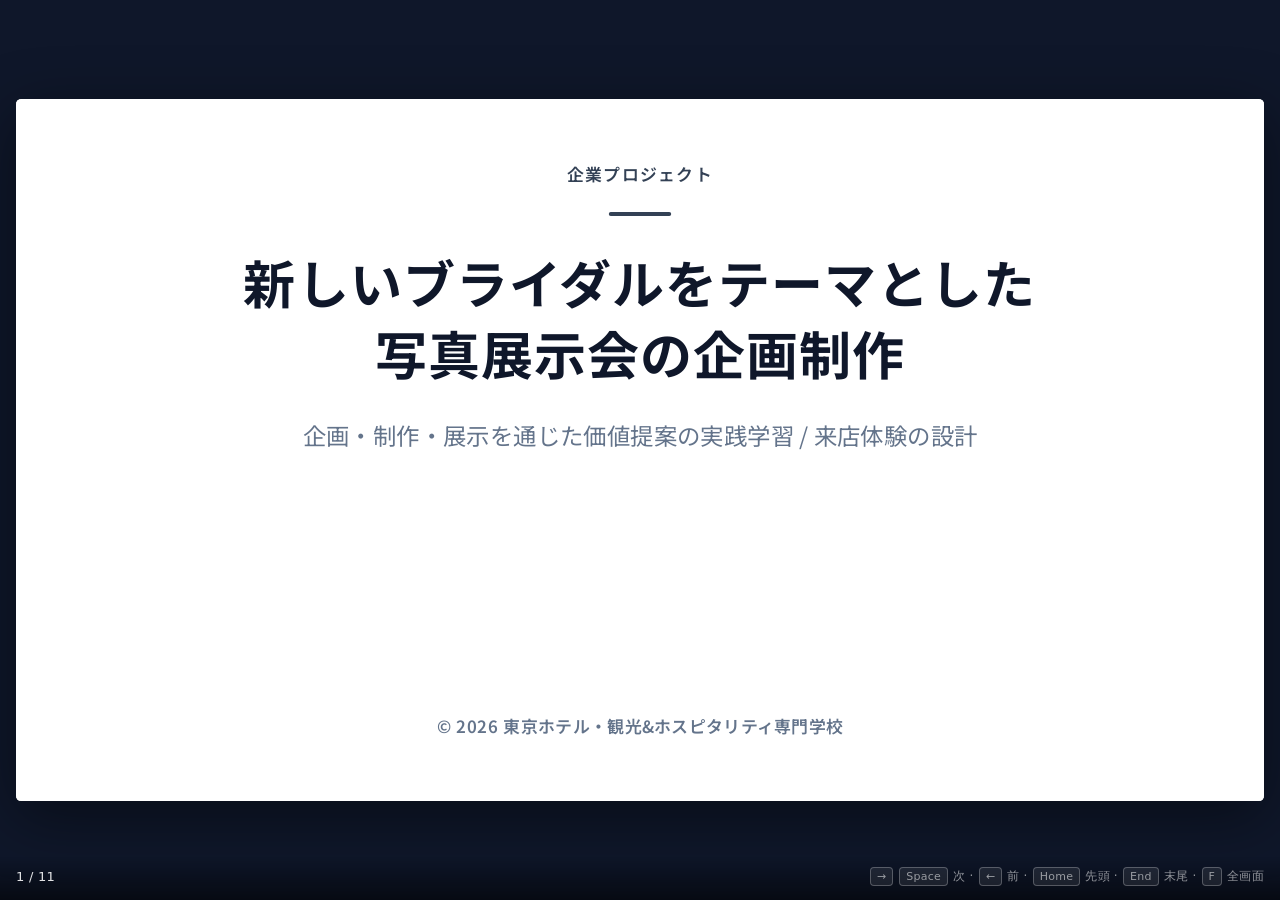
==== index.html @ fff2f3c1 "init commit" ====
<!DOCTYPE html>
<html lang="ja">
<head>
    <meta charset="UTF-8">
    <meta name="viewport" content="width=device-width, initial-scale=1.0">
    <title>Slide Deck</title>
    <style>
        * {
            box-sizing: border-box;
        }

        html, body {
            margin: 0;
            height: 100%;
            overflow: hidden;
            background: #0f172a;
            color: rgba(255, 255, 255, 0.88);
            font-family: system-ui, -apple-system, "Segoe UI", "Helvetica Neue", sans-serif;
        }

        .stage {
            width: 100vw;
            height: 100vh;
            display: flex;
            align-items: center;
            justify-content: center;
            padding: 12px;
        }

        .frame-wrap {
            width: 960px;
            height: 540px;
            position: relative;
            transform-origin: center center;
            box-shadow: 0 12px 48px rgba(0, 0, 0, 0.45);
            border-radius: 4px;
            overflow: hidden;
            background: #020617;
        }

        .frame-wrap iframe {
            display: block;
            width: 960px;
            height: 540px;
            border: 0;
            background: #fff;
            /* クリックで子 document にフォーカスが移り親のキー操作が効かなくなるのを防ぐ */
            pointer-events: none;
        }

        .hud {
            position: fixed;
            left: 0;
            right: 0;
            bottom: 0;
            padding: 10px 16px 14px;
            display: flex;
            align-items: center;
            justify-content: space-between;
            gap: 12px;
            font-size: 13px;
            letter-spacing: 0.02em;
            background: linear-gradient(to top, rgba(0, 0, 0, 0.55), transparent);
            pointer-events: none;
            user-select: none;
        }

        .hud kbd {
            display: inline-block;
            padding: 2px 6px;
            margin: 0 1px;
            border-radius: 4px;
            border: 1px solid rgba(255, 255, 255, 0.25);
            font-size: 11px;
            font-family: inherit;
            background: rgba(255, 255, 255, 0.08);
        }

        .hud-muted {
            color: rgba(255, 255, 255, 0.55);
            font-size: 12px;
        }

        .error-banner {
            position: fixed;
            top: 12px;
            left: 50%;
            transform: translateX(-50%);
            max-width: min(560px, calc(100vw - 24px));
            padding: 10px 14px;
            border-radius: 8px;
            background: rgba(180, 40, 40, 0.92);
            color: #fff;
            font-size: 13px;
            line-height: 1.45;
            display: none;
            z-index: 10;
        }

        .error-banner.is-visible {
            display: block;
        }
    </style>
</head>
<body>
    <div id="error" class="error-banner" role="status" aria-live="polite"></div>
    <div class="stage">
        <div id="frameWrap" class="frame-wrap">
            <iframe id="deckFrame" title="現在のスライド" src="about:blank"></iframe>
        </div>
    </div>
    <div class="hud" aria-hidden="true">
        <span id="counter">— / —</span>
        <span class="hud-muted"><kbd>→</kbd> <kbd>Space</kbd> 次 · <kbd>←</kbd> 前 · <kbd>Home</kbd> 先頭 · <kbd>End</kbd> 末尾 · <kbd>F</kbd> 全画面</span>
    </div>

    <!-- SLIDE_DECK_URLS:BEGIN -->
    <script>
    window.__SLIDE_DECK_URLS__ = [
        "000-title.html",
        "010-whyAreWeHere.html",
        "020-elevatorPitch.html",
        "030-productBox.html",
        "040-solution.html",
        "045-threeStepsOfOurProject.html",
        "050-projectCommunity.html",
        "070-whatKeepsUsSleepless.html",
        "075-tradeOffSlider.html",
        "080-theATeam.html",
        "090-howBigIsThisThing.html",
    ];
    </script>
    <!-- SLIDE_DECK_URLS:END -->
    <script>
        (function () {
            const SLIDE_W = 960;
            const SLIDE_H = 540;
            const urls = Array.isArray(window.__SLIDE_DECK_URLS__) ? window.__SLIDE_DECK_URLS__ : [];
            const frame = document.getElementById("deckFrame");
            const frameWrap = document.getElementById("frameWrap");
            const counter = document.getElementById("counter");
            const errorEl = document.getElementById("error");

            let index = 0;

            function showError(msg) {
                errorEl.textContent = msg;
                errorEl.classList.add("is-visible");
            }

            if (urls.length === 0) {
                showError("スライド一覧が空です。三桁プレフィックスの .html を追加するか、python3 sync-slide-deck.py で index.html を同期してください。");
                counter.textContent = "0 / 0";
                return;
            }

            function applyScale() {
                const padX = 16;
                const padTop = 12;
                /* 下部 HUD（枚数・ショートカット）とスライドが重ならないよう確保 */
                const padBottom = 52;
                const sx = (window.innerWidth - padX * 2) / SLIDE_W;
                const sy = (window.innerHeight - padTop - padBottom) / SLIDE_H;
                /* 以前は Math.min(1, …) で「拡大しない」上限があり、大画面では常に余白が出ていた */
                const s = Math.min(sx, sy);
                frameWrap.style.transform = "scale(" + s + ")";
            }

            function updateCounter() {
                counter.textContent = index + 1 + " / " + urls.length;
            }

            function go(i) {
                index = Math.max(0, Math.min(urls.length - 1, i));
                frame.src = urls[index];
                updateCounter();
            }

            function next() {
                if (index < urls.length - 1) go(index + 1);
            }

            function prev() {
                if (index > 0) go(index - 1);
            }

            window.addEventListener("resize", applyScale);
            applyScale();

            document.addEventListener("keydown", function (e) {
                if (e.target && (e.target.tagName === "INPUT" || e.target.tagName === "TEXTAREA" || e.target.isContentEditable)) {
                    return;
                }
                switch (e.key) {
                    case "ArrowRight":
                    case "ArrowDown":
                    case "PageDown":
                        e.preventDefault();
                        next();
                        break;
                    case " ":
                        e.preventDefault();
                        next();
                        break;
                    case "ArrowLeft":
                    case "ArrowUp":
                    case "PageUp":
                        e.preventDefault();
                        prev();
                        break;
                    case "Home":
                        e.preventDefault();
                        go(0);
                        break;
                    case "End":
                        e.preventDefault();
                        go(urls.length - 1);
                        break;
                    case "f":
                    case "F":
                        e.preventDefault();
                        if (!document.fullscreenElement) {
                            document.documentElement.requestFullscreen().catch(function () {});
                        } else {
                            document.exitFullscreen().catch(function () {});
                        }
                        break;
                    default:
                        break;
                }
            });

            go(0);
        })();
    </script>
</body>
</html>
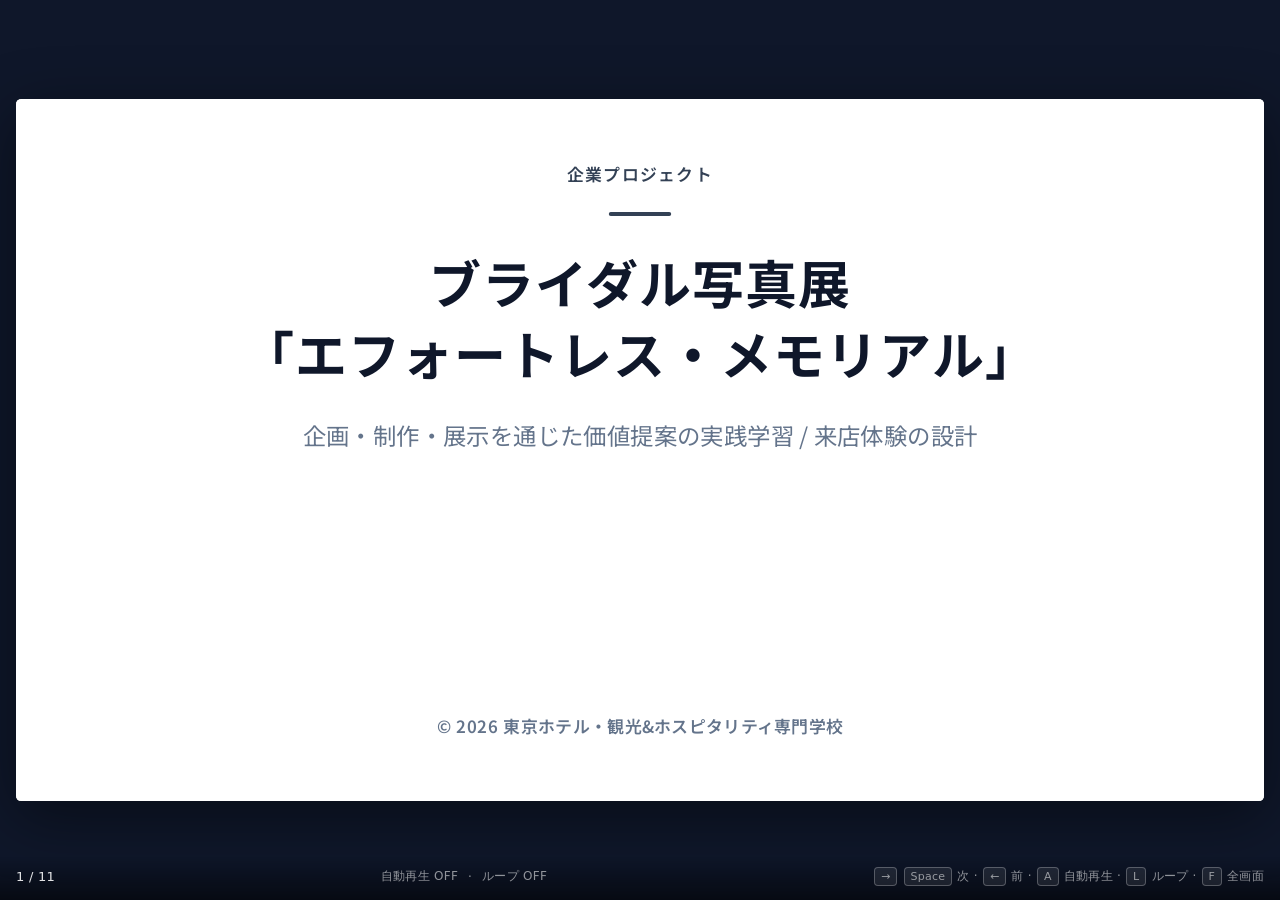
==== commit 07492fba: "Update title and enhance slide deck functionality with autoplay and loop features. Exclude specific " ====
--- a/index.html
+++ b/index.html
@@ -81,6 +81,18 @@
             font-size: 12px;
         }
 
+        .hud-status {
+            display: flex;
+            align-items: center;
+            gap: 10px;
+            font-size: 12px;
+            color: rgba(255, 255, 255, 0.55);
+        }
+
+        .hud-status .is-on {
+            color: rgba(134, 239, 172, 0.95);
+        }
+
         .error-banner {
             position: fixed;
             top: 12px;
@@ -111,7 +123,12 @@
     </div>
     <div class="hud" aria-hidden="true">
         <span id="counter">— / —</span>
-        <span class="hud-muted"><kbd>→</kbd> <kbd>Space</kbd> 次 · <kbd>←</kbd> 前 · <kbd>Home</kbd> 先頭 · <kbd>End</kbd> 末尾 · <kbd>F</kbd> 全画面</span>
+        <span id="status" class="hud-status">
+            <span id="autoplayStatus">自動再生 OFF</span>
+            <span aria-hidden="true">·</span>
+            <span id="loopStatus">ループ OFF</span>
+        </span>
+        <span class="hud-muted"><kbd>→</kbd> <kbd>Space</kbd> 次 · <kbd>←</kbd> 前 · <kbd>A</kbd> 自動再生 · <kbd>L</kbd> ループ · <kbd>F</kbd> 全画面</span>
     </div>
 
     <!-- SLIDE_DECK_URLS:BEGIN -->
@@ -120,13 +137,13 @@
         "000-title.html",
         "010-whyAreWeHere.html",
         "020-elevatorPitch.html",
+        "025-image.html",
         "030-productBox.html",
         "040-solution.html",
         "045-threeStepsOfOurProject.html",
         "050-projectCommunity.html",
         "070-whatKeepsUsSleepless.html",
         "075-tradeOffSlider.html",
-        "080-theATeam.html",
         "090-howBigIsThisThing.html",
     ];
     </script>
@@ -135,13 +152,19 @@
         (function () {
             const SLIDE_W = 960;
             const SLIDE_H = 540;
+            const AUTOPLAY_INTERVAL_MS = 5000;
             const urls = Array.isArray(window.__SLIDE_DECK_URLS__) ? window.__SLIDE_DECK_URLS__ : [];
             const frame = document.getElementById("deckFrame");
             const frameWrap = document.getElementById("frameWrap");
             const counter = document.getElementById("counter");
+            const autoplayStatus = document.getElementById("autoplayStatus");
+            const loopStatus = document.getElementById("loopStatus");
             const errorEl = document.getElementById("error");
 
             let index = 0;
+            let autoplayEnabled = false;
+            let loopEnabled = false;
+            let autoplayTimer = null;
 
             function showError(msg) {
                 errorEl.textContent = msg;
@@ -170,18 +193,84 @@
                 counter.textContent = index + 1 + " / " + urls.length;
             }
 
-            function go(i) {
+            function updateStatusHud() {
+                autoplayStatus.textContent = autoplayEnabled
+                    ? "自動再生 ON (" + AUTOPLAY_INTERVAL_MS / 1000 + "s)"
+                    : "自動再生 OFF";
+                autoplayStatus.classList.toggle("is-on", autoplayEnabled);
+                loopStatus.textContent = loopEnabled ? "ループ ON" : "ループ OFF";
+                loopStatus.classList.toggle("is-on", loopEnabled);
+            }
+
+            function clearAutoplayTimer() {
+                if (autoplayTimer !== null) {
+                    clearTimeout(autoplayTimer);
+                    autoplayTimer = null;
+                }
+            }
+
+            function scheduleAutoplay() {
+                clearAutoplayTimer();
+                if (!autoplayEnabled) return;
+                autoplayTimer = setTimeout(function () {
+                    autoplayStep();
+                }, AUTOPLAY_INTERVAL_MS);
+            }
+
+            function go(i, options) {
+                const opts = options || {};
                 index = Math.max(0, Math.min(urls.length - 1, i));
                 frame.src = urls[index];
                 updateCounter();
+                if (!opts.skipAutoplayReset && autoplayEnabled) {
+                    scheduleAutoplay();
+                }
             }
 
             function next() {
-                if (index < urls.length - 1) go(index + 1);
+                if (index < urls.length - 1) {
+                    go(index + 1);
+                } else if (loopEnabled) {
+                    go(0);
+                }
             }
 
             function prev() {
-                if (index > 0) go(index - 1);
+                if (index > 0) {
+                    go(index - 1);
+                } else if (loopEnabled) {
+                    go(urls.length - 1);
+                }
+            }
+
+            function autoplayStep() {
+                if (index < urls.length - 1) {
+                    go(index + 1, { skipAutoplayReset: true });
+                    scheduleAutoplay();
+                    return;
+                }
+                if (loopEnabled) {
+                    go(0, { skipAutoplayReset: true });
+                    scheduleAutoplay();
+                    return;
+                }
+                autoplayEnabled = false;
+                updateStatusHud();
+            }
+
+            function toggleAutoplay() {
+                autoplayEnabled = !autoplayEnabled;
+                updateStatusHud();
+                if (autoplayEnabled) {
+                    scheduleAutoplay();
+                } else {
+                    clearAutoplayTimer();
+                }
+            }
+
+            function toggleLoop() {
+                loopEnabled = !loopEnabled;
+                updateStatusHud();
             }
 
             window.addEventListener("resize", applyScale);
@@ -215,6 +304,16 @@
                     case "End":
                         e.preventDefault();
                         go(urls.length - 1);
+                        break;
+                    case "a":
+                    case "A":
+                        e.preventDefault();
+                        toggleAutoplay();
+                        break;
+                    case "l":
+                    case "L":
+                        e.preventDefault();
+                        toggleLoop();
                         break;
                     case "f":
                     case "F":
@@ -230,7 +329,8 @@
                 }
             });
 
-            go(0);
+            updateStatusHud();
+            go(0, { skipAutoplayReset: true });
         })();
     </script>
 </body>
